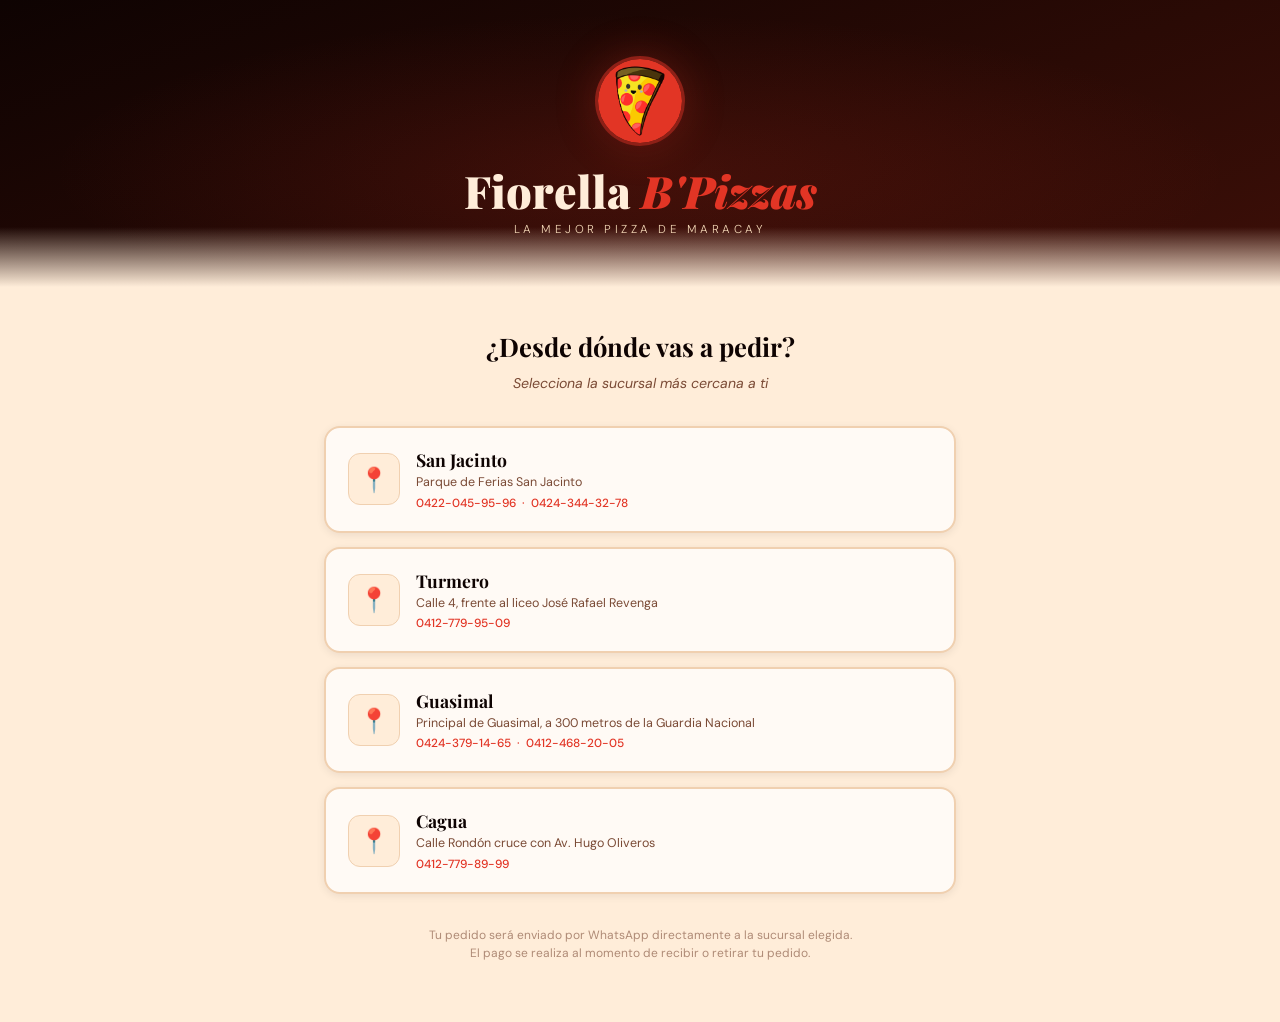
==== index.html @ 950d7cd4 "fix: cambio de sloga" ====
<!DOCTYPE html>
<html lang="es">
<head>
  <meta charset="UTF-8">
  <meta name="viewport" content="width=device-width, initial-scale=1.0">
  <meta name="description" content="Fiorella B'Pizzas — Selecciona tu sucursal y haz tu pedido">
  <meta name="theme-color" content="#0e0302">
  <link rel="icon" type="image/png" href="favicon.png">
  <title>Fiorella B'Pizzas — Elige tu Sucursal</title>
  <link rel="stylesheet" href="css/base.css">
  <link rel="stylesheet" href="css/branch.css">
</head>
<body>

<div class="branch-page">

  <!-- HERO -->
  <div class="branch-hero">
    <div class="brand-logo" aria-hidden="true">
      <img src="images/logo.png" alt="Logo Fiorella B'Pizzas">
    </div>
    <h1 class="brand-name fade-in">Fiorella <em>B'Pizzas</em></h1>
    <p class="brand-tagline fade-in">La mejor pizza de Maracay</p>
  </div>

  <!-- CONTENT -->
  <main class="branch-content">
    <div class="branch-prompt">
      <h2>¿Desde dónde vas a pedir?</h2>
      <p>Selecciona la sucursal más cercana a ti</p>
    </div>

    <div class="branch-list" id="branchList" role="list">
      <!-- Rendered by branch.js -->
    </div>

    <p class="branch-footer-note">
      Tu pedido será enviado por WhatsApp directamente a la sucursal elegida.<br>
      El pago se realiza al momento de recibir o retirar tu pedido.
    </p>
  </main>

</div>

<!-- DATA + LOGIC -->
<script src="js/data.js"></script>
<script src="js/branch.js"></script>
</body>
</html>
---- css/base.css ----
/* ═══════════════════════════════════════════
   BASE — Variables, Reset, Tipografía
   ═══════════════════════════════════════════ */

@import url('https://fonts.googleapis.com/css2?family=Playfair+Display:ital,wght@0,400;0,700;0,900;1,400;1,700&family=DM+Sans:wght@300;400;500;700&display=swap');

:root {
  /* Brand Colors */
  --red:          #e23525;
  --red-dark:     #b81f12;
  --red-light:    #f04535;
  --black:        #0e0302;
  --cream:        #ffedd9;
  --cream-dark:   #f5d9b8;
  --cream-mid:    #fae0c4;
  --white:        #fffaf5;
  --border:       #f0d0b0;
  --text:         #1a0a07;
  --muted:        #7a4a35;

  /* Utility */
  --whatsapp:       #25d366;
  --whatsapp-dark:  #1eb254;
  --green-cart:     #8dba5a;
  --green-bg:       #f5fbee;

  /* Shadows */
  --shadow-sm:  0 2px 8px  rgba(14,3,2,0.08);
  --shadow-md:  0 4px 20px rgba(14,3,2,0.13);
  --shadow-lg:  0 8px 40px rgba(14,3,2,0.18);

  /* Radius */
  --radius-sm:  8px;
  --radius-md:  12px;
  --radius-lg:  16px;
  --radius-xl:  24px;

  /* Fonts */
  --font-display: 'Playfair Display', Georgia, serif;
  --font-body:    'DM Sans', system-ui, sans-serif;
}

/* ── RESET ── */
*, *::before, *::after { margin: 0; padding: 0; box-sizing: border-box; }
html { scroll-behavior: smooth; -webkit-text-size-adjust: 100%; }

body {
  font-family: var(--font-body);
  background: var(--cream);
  color: var(--text);
  min-height: 100vh;
  line-height: 1.5;
  -webkit-font-smoothing: antialiased;
}

img { display: block; max-width: 100%; }
button { cursor: pointer; font-family: var(--font-body); }
a { color: inherit; text-decoration: none; }
input, textarea, select { font-family: var(--font-body); }

/* ── UTILITY ── */
.visually-hidden {
  position: absolute; width: 1px; height: 1px;
  padding: 0; margin: -1px; overflow: hidden;
  clip: rect(0,0,0,0); white-space: nowrap; border: 0;
}

/* ── ANIMATIONS ── */
@keyframes fadeIn    { from { opacity: 0; transform: translateY(8px); } to { opacity: 1; transform: none; } }
@keyframes slideUp   { from { opacity: 0; transform: translateY(24px); } to { opacity: 1; transform: none; } }
@keyframes pop       { 0%,100% { transform: scale(1); } 50% { transform: scale(1.4); } }
@keyframes overlayIn { from { opacity: 0; } to { opacity: 1; } }
@keyframes panelIn   { from { transform: translateX(100%); } to { transform: translateX(0); } }
@keyframes modalIn   { from { opacity: 0; transform: scale(.95) translateY(10px); } to { opacity: 1; transform: none; } }
@keyframes spin      { to { transform: rotate(360deg); } }

.fade-in  { animation: fadeIn  0.4s ease both; }
.slide-up { animation: slideUp 0.5s ease both; }
.pop      { animation: pop     0.28s ease; }
---- css/branch.css ----
/* ═══════════════════════════════════════════
   BRANCH — Pantalla de selección de sucursal
   ═══════════════════════════════════════════ */

/* ── LAYOUT ── */
.branch-page {
  min-height: 100vh;
  display: flex;
  flex-direction: column;
}

/* ── HERO HEADER ── */
.branch-hero {
  background: linear-gradient(160deg, var(--black) 0%, #2a0a05 60%, #3d0f08 100%);
  padding: 56px 24px 48px;
  text-align: center;
  position: relative;
  overflow: hidden;
  flex-shrink: 0;
}

.branch-hero::before {
  content: '';
  position: absolute;
  inset: 0;
  background: radial-gradient(ellipse at 50% 60%, rgba(226,53,37,0.15) 0%, transparent 65%);
  pointer-events: none;
}

.branch-hero::after {
  content: '';
  position: absolute;
  bottom: 0; left: 0; right: 0;
  height: 60px;
  background: linear-gradient(to bottom, transparent, var(--cream));
}

.brand-logo {
  margin: 0 auto 20px;
  width: 90px;
  height: 90px;
  border-radius: 50%;
  overflow: hidden;
  border: 3px solid rgba(226,53,37,0.6);
  box-shadow: 0 0 40px rgba(226,53,37,0.25);
  background: var(--black);
  display: flex;
  align-items: center;
  justify-content: center;
  position: relative;
  z-index: 1;
}

.brand-logo img {
  width: 100%;
  height: 100%;
  object-fit: cover;
}

.brand-logo-fallback {
  font-size: 2.8rem;
  line-height: 1;
}

.brand-name {
  font-family: var(--font-display);
  font-size: clamp(2rem, 5vw, 2.8rem);
  font-weight: 900;
  color: var(--cream);
  line-height: 1.1;
  position: relative;
  z-index: 1;
}

.brand-name em {
  color: var(--red);
  font-style: italic;
}

.brand-tagline {
  font-size: 0.72rem;
  letter-spacing: 3.5px;
  color: var(--cream-dark);
  text-transform: uppercase;
  margin-top: 6px;
  font-weight: 300;
  opacity: 0.65;
  position: relative;
  z-index: 1;
}

/* ── CONTENT ── */
.branch-content {
  flex: 1;
  padding: 40px 24px 60px;
  max-width: 680px;
  margin: 0 auto;
  width: 100%;
}

.branch-prompt {
  text-align: center;
  margin-bottom: 32px;
}

.branch-prompt h2 {
  font-family: var(--font-display);
  font-size: clamp(1.3rem, 3vw, 1.6rem);
  font-weight: 700;
  color: var(--black);
  margin-bottom: 8px;
}

.branch-prompt p {
  font-size: 0.88rem;
  color: var(--muted);
  font-style: italic;
}

/* ── BRANCH CARDS ── */
.branch-list {
  display: flex;
  flex-direction: column;
  gap: 14px;
}

.branch-card {
  background: var(--white);
  border: 2px solid var(--border);
  border-radius: var(--radius-lg);
  padding: 20px 22px;
  display: flex;
  align-items: center;
  gap: 16px;
  cursor: pointer;
  transition: all 0.22s ease;
  text-align: left;
  width: 100%;
  box-shadow: var(--shadow-sm);
  position: relative;
  overflow: hidden;
}

.branch-card::before {
  content: '';
  position: absolute;
  left: 0; top: 0; bottom: 0;
  width: 4px;
  background: var(--red);
  transform: scaleY(0);
  transition: transform 0.22s ease;
  border-radius: 0 2px 2px 0;
}

.branch-card:hover {
  border-color: var(--red);
  box-shadow: var(--shadow-md);
  transform: translateX(4px);
}

.branch-card:hover::before {
  transform: scaleY(1);
}

.branch-card:active {
  transform: translateX(2px) scale(0.99);
}

.branch-icon {
  width: 52px;
  height: 52px;
  border-radius: var(--radius-md);
  background: var(--cream);
  border: 1.5px solid var(--border);
  display: flex;
  align-items: center;
  justify-content: center;
  font-size: 1.5rem;
  flex-shrink: 0;
  transition: background 0.22s;
}

.branch-card:hover .branch-icon {
  background: rgba(226,53,37,0.08);
  border-color: rgba(226,53,37,0.3);
}

.branch-info {
  flex: 1;
}

.branch-name {
  font-family: var(--font-display);
  font-size: 1.1rem;
  font-weight: 700;
  color: var(--black);
  margin-bottom: 3px;
}

.branch-addr {
  font-size: 0.78rem;
  color: var(--muted);
  line-height: 1.4;
}

.branch-phones {
  font-size: 0.74rem;
  color: var(--red);
  font-weight: 500;
  margin-top: 3px;
}

.branch-arrow {
  color: var(--red);
  opacity: 0;
  font-size: 1.2rem;
  transition: opacity 0.2s, transform 0.2s;
  flex-shrink: 0;
}

.branch-card:hover .branch-arrow {
  opacity: 1;
  transform: translateX(3px);
}

/* ── FOOTER NOTE ── */
.branch-footer-note {
  text-align: center;
  margin-top: 32px;
  font-size: 0.75rem;
  color: var(--muted);
  opacity: 0.6;
  line-height: 1.5;
}

/* ── RESPONSIVE ── */
@media (max-width: 480px) {
  .branch-hero { padding: 40px 20px 36px; }
  .branch-content { padding: 30px 16px 48px; }
  .branch-card { padding: 16px 18px; }
  .branch-icon { width: 44px; height: 44px; font-size: 1.3rem; }
}
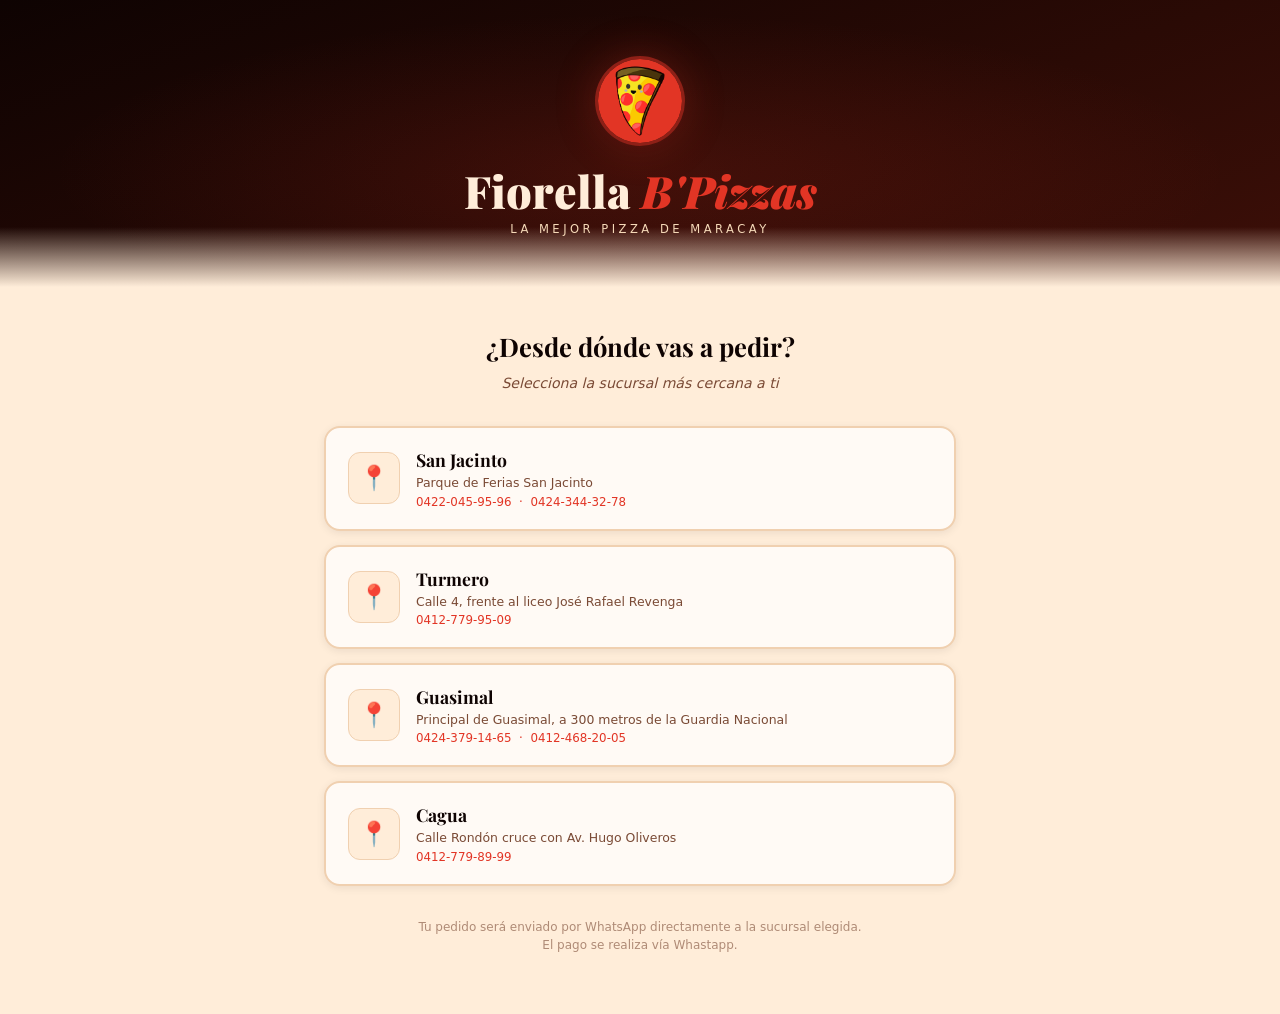
==== commit 29fc62c8: "Changed: información del pago" ====
--- a/index.html
+++ b/index.html
@@ -36,7 +36,7 @@
 
     <p class="branch-footer-note">
       Tu pedido será enviado por WhatsApp directamente a la sucursal elegida.<br>
-      El pago se realiza al momento de recibir o retirar tu pedido.
+      El pago se realiza vía Whastapp.
     </p>
   </main>
 
--- a/css/base.css
+++ b/css/base.css
@@ -2,7 +2,7 @@
    BASE — Variables, Reset, Tipografía
    ═══════════════════════════════════════════ */
 
-@import url('https://fonts.googleapis.com/css2?family=Playfair+Display:ital,wght@0,400;0,700;0,900;1,400;1,700&family=DM+Sans:wght@300;400;500;700&display=swap');
+@import url('https://fonts.googleapis.com/css2?family=Playfair+Display:ital,wght@0,400;0,700;0,900;1,400;1,700&family=Oswald:wght@300;400;500;700&display=swap');
 
 :root {
   /* Brand Colors */
@@ -37,6 +37,7 @@
 
   /* Fonts */
   --font-display: 'Playfair Display', Georgia, serif;
+  --font-price: 'Oswald', sans-serif;
   --font-body:    'DM Sans', system-ui, sans-serif;
 }
 
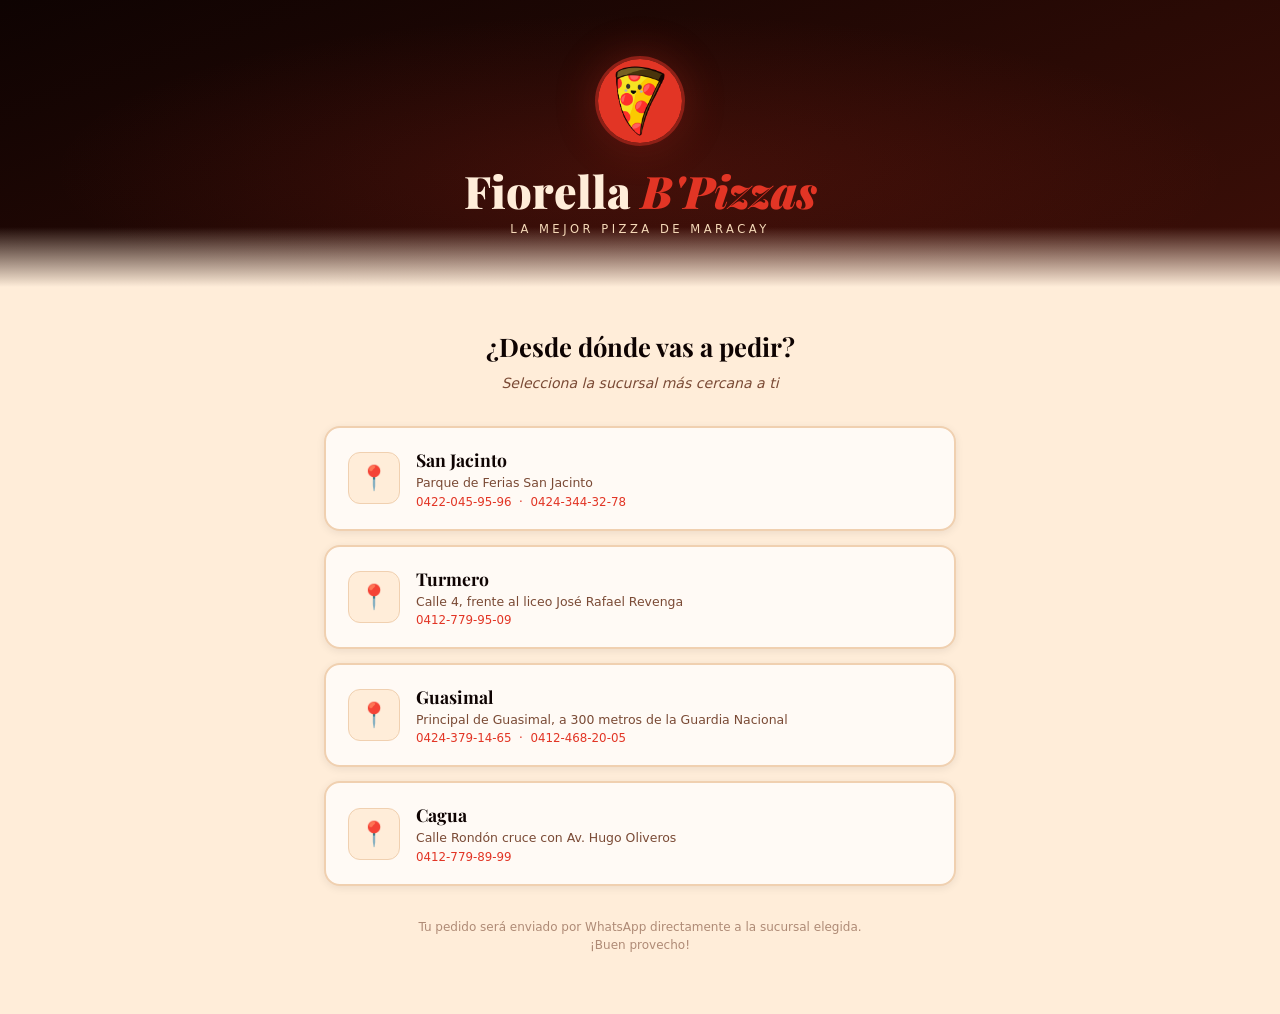
==== commit 7892efc6: "Changed: subtexto" ====
--- a/index.html
+++ b/index.html
@@ -36,7 +36,7 @@
 
     <p class="branch-footer-note">
       Tu pedido será enviado por WhatsApp directamente a la sucursal elegida.<br>
-      El pago se realiza vía Whastapp.
+      ¡Buen provecho!
     </p>
   </main>
 
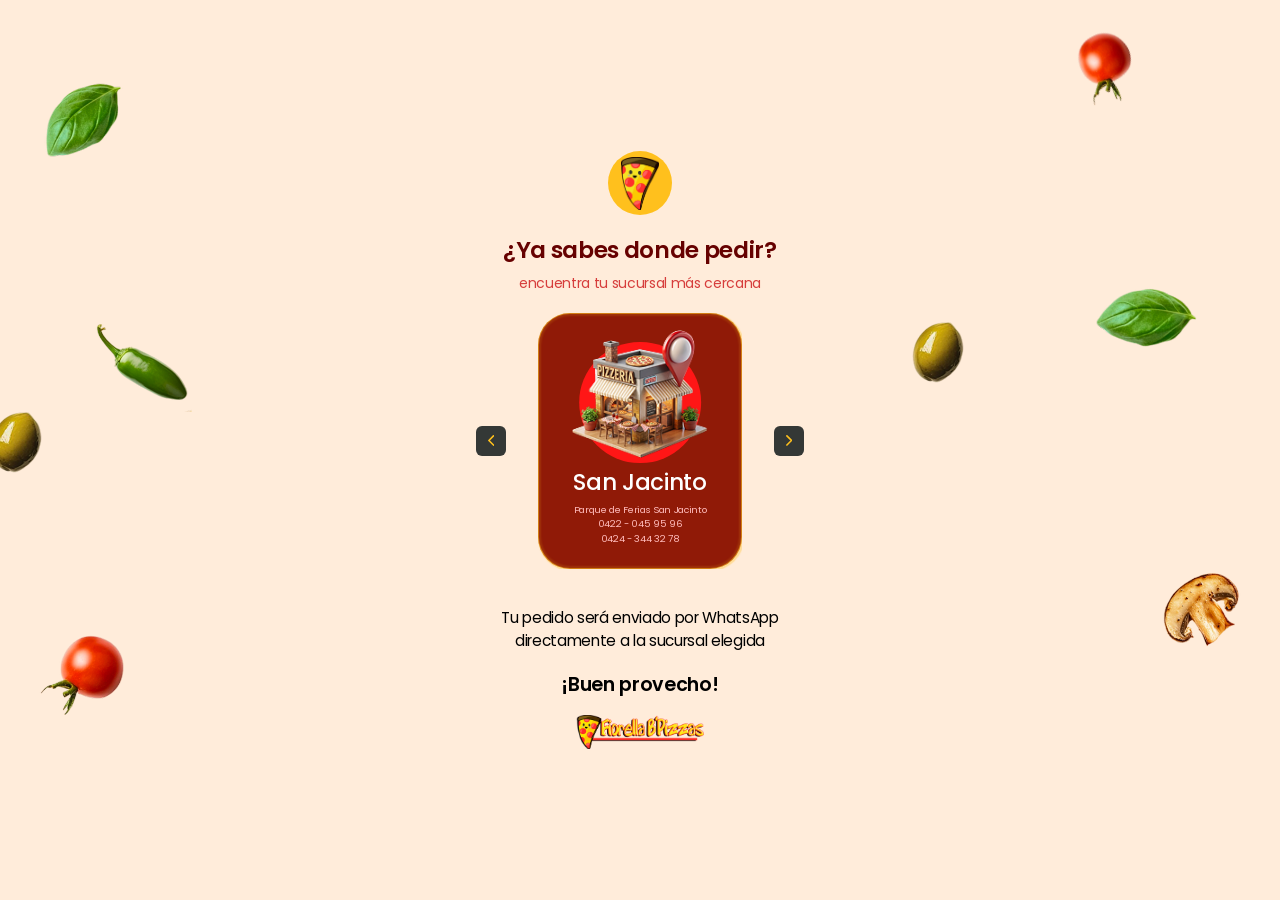
==== commit 2659dfd1: "rediseño completo + responsive + mapa delivery" ====
--- a/index.html
+++ b/index.html
@@ -3,47 +3,344 @@
 <head>
   <meta charset="UTF-8">
   <meta name="viewport" content="width=device-width, initial-scale=1.0">
-  <meta name="description" content="Fiorella B'Pizzas — Selecciona tu sucursal y haz tu pedido">
-  <meta name="theme-color" content="#0e0302">
-  <link rel="icon" type="image/png" href="favicon.png">
-  <title>Fiorella B'Pizzas — Elige tu Sucursal</title>
-  <link rel="stylesheet" href="css/base.css">
-  <link rel="stylesheet" href="css/branch.css">
+  <title>Fiorella B'Pizzas</title>
+  <link rel="icon" href="images/isotipo.png">
+  <link href="https://fonts.googleapis.com/css2?family=Poppins:wght@400;500;600&display=swap" rel="stylesheet">
+  <style>
+    *, *::before, *::after { box-sizing: border-box; margin: 0; padding: 0; }
+
+    html, body {
+      width: 100%;
+      min-height: 100vh;
+      background: #FFECDA;
+      font-family: 'Poppins', sans-serif;
+      letter-spacing: -0.333px;
+      overflow-x: hidden;
+    }
+
+    /* ══════════════════════════════
+       VEGETALES DE FONDO
+    ══════════════════════════════ */
+    .veg {
+      position: fixed;
+      pointer-events: none;
+      object-fit: contain;
+      z-index: 0;
+    }
+    .veg-basil1  { width: clamp(50px, 7vw, 110px);  left: 3%;  top: 8%;  }
+    .veg-olive1  { width: clamp(50px, 7vw, 120px);  left: -2%; top: 43%; }
+    .veg-tomato1 { width: clamp(50px, 7vw, 120px);  left: 3%;  top: 70%; }
+    .veg-pepper  { width: clamp(55px, 8vw, 140px);  left: 7%;  top: 35%; }
+    .veg-mushroom{ width: clamp(55px, 8vw, 130px);  right: 2%; top: 62%; }
+    .veg-tomato2 { width: clamp(50px, 7vw, 110px);  right: 10%;top: 2%;  transform: rotate(154deg); }
+    .veg-olive2  { width: clamp(50px, 7vw, 110px);  right: 23%;top: 33%; }
+    .veg-basil2  { width: clamp(50px, 7vw, 120px);  right: 7%; top: 30%; transform: rotate(41deg); }
+
+    /* ══════════════════════════════
+       CONTENEDOR PRINCIPAL
+       Escala todo el contenido con clamp
+    ══════════════════════════════ */
+    .page {
+      position: relative;
+      z-index: 1;
+      min-height: 100vh;
+      display: flex;
+      flex-direction: column;
+      align-items: center;
+      justify-content: center;
+      padding: clamp(20px, 4vh, 40px) 20px;
+      gap: 0;
+    }
+
+    /* ══════════════════════════════
+       ISOTIPO
+    ══════════════════════════════ */
+    .isotipo-wrap {
+      width: clamp(48px, 5vw, 70px);
+      height: clamp(48px, 5vw, 70px);
+      background: #FFC01D;
+      border-radius: 50%;
+      display: flex;
+      align-items: center;
+      justify-content: center;
+      overflow: hidden;
+      margin-bottom: clamp(12px, 2vh, 19px);
+      flex-shrink: 0;
+    }
+    .isotipo-wrap img {
+      width: 83%;
+      height: 83%;
+      object-fit: contain;
+    }
+
+    /* ══════════════════════════════
+       TEXTOS
+    ══════════════════════════════ */
+    .titulo {
+      font-size: clamp(16px, 1.8vw, 24px);
+      font-weight: 600;
+      color: #660100;
+      text-align: center;
+      line-height: 1.5;
+      margin-bottom: clamp(3px, 0.6vh, 5px);
+    }
+
+    .subtitulo {
+      font-size: clamp(10px, 1.1vw, 14px);
+      font-weight: 400;
+      color: #D63D3B;
+      text-align: center;
+      line-height: 1.5;
+      margin-bottom: clamp(12px, 2.5vh, 19px);
+    }
+
+    /* ══════════════════════════════
+       ZONA CARRUSEL
+    ══════════════════════════════ */
+    .carousel-zone {
+      display: flex;
+      align-items: center;
+      gap: clamp(14px, 2.5vw, 35px);
+      margin-bottom: clamp(20px, 4.5vh, 37px);
+    }
+
+    .arrow-btn {
+      width: clamp(22px, 2.3vw, 32px);
+      height: clamp(22px, 2.3vw, 32px);
+      min-width: clamp(22px, 2.3vw, 32px);
+      background: #343836;
+      border-radius: 6px;
+      border: none;
+      cursor: pointer;
+      display: flex;
+      align-items: center;
+      justify-content: center;
+      flex-shrink: 0;
+      transition: background 0.15s, transform 0.1s;
+    }
+    .arrow-btn:hover  { background: #4a4f4d; }
+    .arrow-btn:active { transform: scale(0.94); }
+    .arrow-btn svg {
+      width: clamp(5px, 0.5vw, 7px);
+      height: auto;
+    }
+
+    .carousel-viewport {
+      width: clamp(150px, 16vw, 225px);
+      height: clamp(186px, 20vw, 279px);
+      overflow: hidden;
+      flex-shrink: 0;
+    }
+
+    .carousel-track {
+      display: flex;
+      height: 100%;
+      transition: transform 0.4s cubic-bezier(0.4, 0, 0.2, 1);
+    }
+
+    /* ══════════════════════════════
+       CARD SUCURSAL
+    ══════════════════════════════ */
+    .branch-card {
+      /* el ancho coincide exactamente con el viewport */
+      min-width: clamp(150px, 16vw, 225px);
+      height: clamp(186px, 20vw, 279px);
+      position: relative;
+      cursor: pointer;
+      flex-shrink: 0;
+    }
+
+    .branch-rect {
+  position: absolute;
+  inset: 0;
+  background: #901A07;
+  border-radius: 32px;
+  border: 1px solid rgba(255, 192, 29, 0.6);
+  box-shadow:
+    1px 1px 1px 1px rgba(255, 192, 29, 0.35),
+    inset 0 0 2px 2px rgba(255, 192, 29, 0.15);
+}
+
+    /* Ícono — proporción: left≈15%, top≈2.9%, width≈70% */
+    .branch-icon {
+      position: absolute;
+      left: 15%;
+      top: 2.9%;
+      width: 70%;
+      height: 57%; /* cubre hasta aprox y=166/279 */
+      object-fit: contain;
+      z-index: 1;
+    }
+
+    /* Nombre — proporción top≈59.5% */
+    .branch-name {
+      position: absolute;
+      left: 0;
+      right: 0;
+      top: 59.5%;
+      font-size: clamp(14px, 1.8vw, 26px);
+      font-weight: 500;
+      color: #FFFFFF;
+      text-align: center;
+      line-height: 1.5;
+      white-space: nowrap;
+      padding: 0 8px;
+    }
+
+    /* Info — proporción top≈74.5% */
+    .branch-info {
+      position: absolute;
+      left: 13%;
+      right: 13%;
+      top: 74.5%;
+      font-size: clamp(6px, 0.75vw, 10px);
+      font-weight: 400;
+      color: #FFBCBC;
+      text-align: center;
+      line-height: 1.5;
+    }
+
+     .branch-circle {
+  position: absolute;
+  left: 50%;
+  transform: translateX(-50%);
+  top: 11%;
+  width: 60%;
+  aspect-ratio: 1 / 1;
+  background: #FF1616;
+  border-radius: 50%;
+  z-index: 0;
+}
+
+    /* ══════════════════════════════
+       FOOTER
+    ══════════════════════════════ */
+    .footer-msg {
+      font-size: clamp(11px, 1.2vw, 16px);
+      font-weight: 400;
+      color: #000000;
+      text-align: center;
+      line-height: 1.5;
+      max-width: clamp(220px, 24vw, 331px);
+      margin-bottom: clamp(10px, 2vh, 18px);
+    }
+
+    .buen-provecho {
+      font-size: clamp(13px, 1.5vw, 20px);
+      font-weight: 600;
+      color: #000000;
+      text-align: center;
+      margin-bottom: clamp(10px, 2vh, 16px);
+    }
+
+    .logo-fiorella {
+      width: clamp(90px, 10vw, 142px);
+      height: auto;
+      object-fit: contain;
+    }
+
+  </style>
 </head>
 <body>
 
-<div class="branch-page">
-
-  <!-- HERO -->
-  <div class="branch-hero">
-    <div class="brand-logo" aria-hidden="true">
-      <img src="images/logo.png" alt="Logo Fiorella B'Pizzas">
+  <!-- VEGETALES DE FONDO -->
+  <img class="veg veg-basil1"   src="images/basil1.png"   alt="">
+  <img class="veg veg-olive1"   src="images/olive1.png"   alt="">
+  <img class="veg veg-tomato1"  src="images/tomato1.png"  alt="">
+  <img class="veg veg-pepper"   src="images/pepper.png"   alt="">
+  <img class="veg veg-mushroom" src="images/mushroom.png" alt="">
+  <img class="veg veg-tomato2"  src="images/tomato2.png"  alt="">
+  <img class="veg veg-olive2"   src="images/olive2.png"   alt="">
+  <img class="veg veg-basil2"   src="images/basil2.png"   alt="">
+
+  <!-- CONTENIDO -->
+  <div class="page">
+
+    <div class="isotipo-wrap">
+      <img src="images/isotipo.png" alt="Fiorella B'Pizzas">
     </div>
-    <h1 class="brand-name fade-in">Fiorella <em>B'Pizzas</em></h1>
-    <p class="brand-tagline fade-in">La mejor pizza de Maracay</p>
+
+    <p class="titulo">¿Ya sabes donde pedir?</p>
+    <p class="subtitulo">encuentra tu sucursal más cercana</p>
+
+    <div class="carousel-zone">
+      <button class="arrow-btn" onclick="prevBranch()" aria-label="Anterior">
+        <svg viewBox="0 0 7 12" fill="none" xmlns="http://www.w3.org/2000/svg">
+          <path d="M6 1L1 6L6 11" stroke="#FFC01D" stroke-width="1.8"
+                stroke-linecap="round" stroke-linejoin="round"/>
+        </svg>
+      </button>
+
+      <div class="carousel-viewport">
+        <div class="carousel-track" id="carouselTrack"></div>
+      </div>
+
+      <button class="arrow-btn" onclick="nextBranch()" aria-label="Siguiente">
+        <svg viewBox="0 0 7 12" fill="none" xmlns="http://www.w3.org/2000/svg">
+          <path d="M1 1L6 6L1 11" stroke="#FFC01D" stroke-width="1.8"
+                stroke-linecap="round" stroke-linejoin="round"/>
+        </svg>
+      </button>
+    </div>
+
+    <p class="footer-msg">Tu pedido será enviado por WhatsApp directamente a la sucursal elegida</p>
+    <p class="buen-provecho">¡Buen provecho!</p>
+    <img class="logo-fiorella" src="images/logo-text.png" alt="Fiorella B'Pizzas">
+
   </div>
 
-  <!-- CONTENT -->
-  <main class="branch-content">
-    <div class="branch-prompt">
-      <h2>¿Desde dónde vas a pedir?</h2>
-      <p>Selecciona la sucursal más cercana a ti</p>
-    </div>
-
-    <div class="branch-list" id="branchList" role="list">
-      <!-- Rendered by branch.js -->
-    </div>
-
-    <p class="branch-footer-note">
-      Tu pedido será enviado por WhatsApp directamente a la sucursal elegida.<br>
-      ¡Buen provecho!
-    </p>
-  </main>
-
-</div>
-
-<!-- DATA + LOGIC -->
-<script src="js/data.js"></script>
-<script src="js/branch.js"></script>
+  <script src="js/data.js"></script>
+  <script>
+    var currentIdx = 0;
+
+    function cardWidth() {
+      return document.querySelector('.carousel-viewport').offsetWidth;
+    }
+
+    function renderCards() {
+      var track = document.getElementById('carouselTrack');
+      var html  = '';
+      for (var i = 0; i < BRANCHES.length; i++) {
+        var b      = BRANCHES[i];
+        var phones = b.phones.map(function(p) {
+          var n = '0' + p.substring(2);
+          return n.replace(/^(\d{4})(\d{3})(\d{2})(\d{2})$/, '$1 - $2 $3 $4');
+        }).join('<br>');
+
+        html += '<div class="branch-card" onclick="selectBranch(\'' + b.id + '\')">'
+      +   '<div class="branch-rect">'
+      +     '<div class="branch-circle"></div>'
+      +     '<img class="branch-icon" src="images/pizzeria.png" alt="">'
+      +     '<div class="branch-name">' + b.name + '</div>'
+      +     '<div class="branch-info">' + b.addr + '<br>' + phones + '</div>'
+      +   '</div>'
+      + '</div>';
+      }
+      track.innerHTML = html;
+    }
+
+    function updateCarousel() {
+      document.getElementById('carouselTrack').style.transform =
+        'translateX(-' + (currentIdx * cardWidth()) + 'px)';
+    }
+
+    function prevBranch() {
+      currentIdx = (currentIdx - 1 + BRANCHES.length) % BRANCHES.length;
+      updateCarousel();
+    }
+
+    function nextBranch() {
+      currentIdx = (currentIdx + 1) % BRANCHES.length;
+      updateCarousel();
+    }
+
+    function selectBranch(id) {
+      sessionStorage.setItem('selectedBranch', id);
+      window.location.href = 'menu.html';
+    }
+
+    document.addEventListener('DOMContentLoaded', renderCards);
+    window.addEventListener('resize', updateCarousel);
+  </script>
 </body>
-</html>+</html>
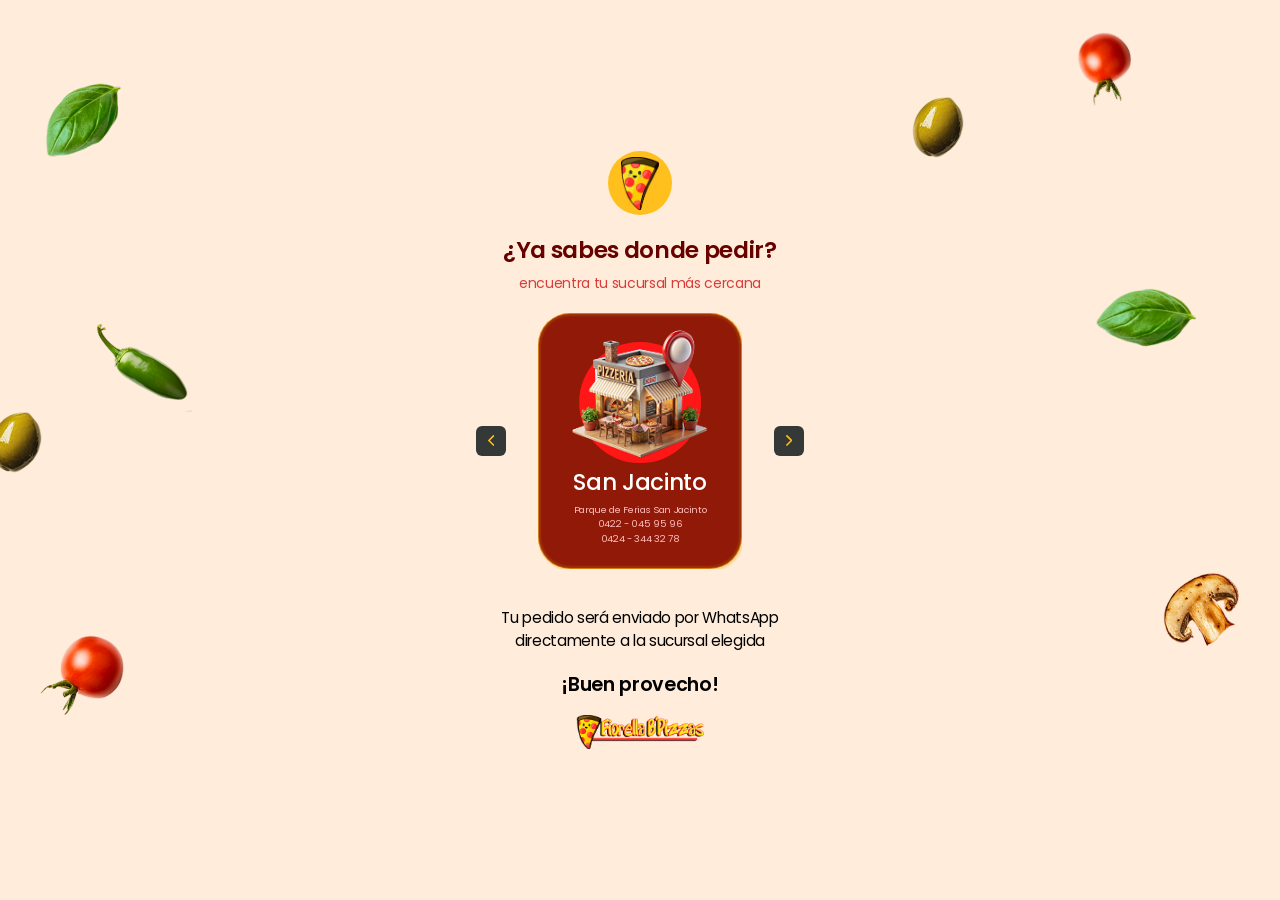
==== commit 27918e76: "Add: Actualización 2.0" ====
--- a/index.html
+++ b/index.html
@@ -33,7 +33,7 @@
     .veg-pepper  { width: clamp(55px, 8vw, 140px);  left: 7%;  top: 35%; }
     .veg-mushroom{ width: clamp(55px, 8vw, 130px);  right: 2%; top: 62%; }
     .veg-tomato2 { width: clamp(50px, 7vw, 110px);  right: 10%;top: 2%;  transform: rotate(154deg); }
-    .veg-olive2  { width: clamp(50px, 7vw, 110px);  right: 23%;top: 33%; }
+    .veg-olive2  { width: clamp(50px, 7vw, 110px);  right: 23%;top: 8%; }
     .veg-basil2  { width: clamp(50px, 7vw, 120px);  right: 7%; top: 30%; transform: rotate(41deg); }
 
     /* ══════════════════════════════
@@ -239,6 +239,35 @@
       object-fit: contain;
     }
 
+    @media (max-width: 600px) {
+  .page {
+    padding: 16px;
+    gap: 0;
+    justify-content: center;
+  }
+  .isotipo-wrap {
+    width: 48px;
+    height: 48px;
+    margin-bottom: 8px;
+  }
+  .titulo { font-size: 16px; margin-bottom: 2px; }
+  .subtitulo { font-size: 11px; margin-bottom: 10px; }
+  .carousel-zone { gap: 10px; margin-bottom: 14px; }
+  .carousel-viewport {
+    width: 180px;
+    height: 220px;
+  }
+  .branch-card { min-width: 180px; height: 220px; }
+  .branch-name { font-size: 18px; }
+  .branch-info { font-size: 7px; }
+  .arrow-btn { width: 26px; height: 26px; }
+  .footer-msg { font-size: 11px; margin-bottom: 8px; }
+  .buen-provecho { font-size: 14px; margin-bottom: 8px; }
+  .logo-fiorella { width: 90px; }
+  .veg { opacity: 0.4; }
+  .veg-pepper, .veg-olive2, .veg-olive1 { display: none; }
+}
+
   </style>
 </head>
 <body>
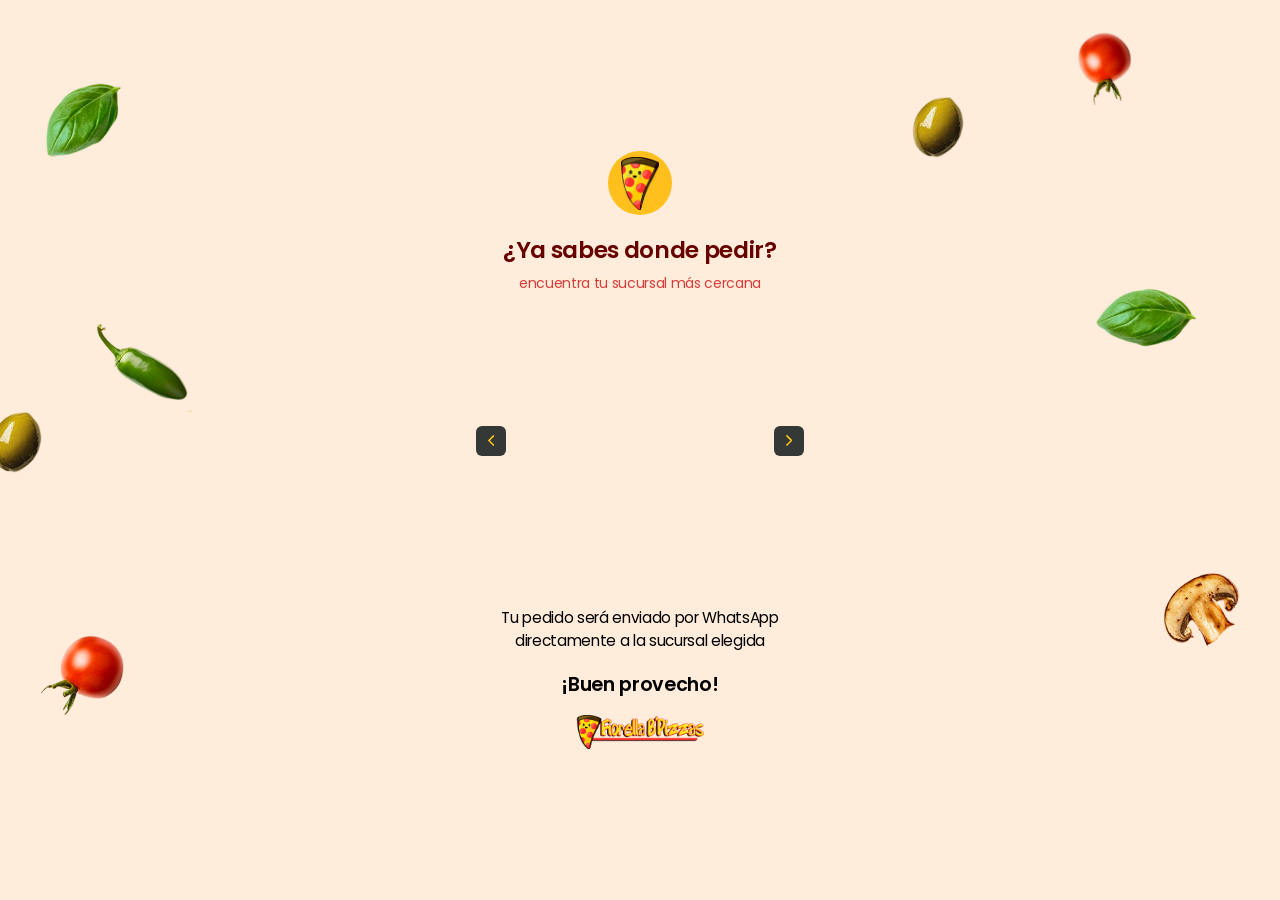
==== commit b7f32fcd: "feat: panel admin CMS + Supabase integración" ====
--- a/index.html
+++ b/index.html
@@ -240,32 +240,19 @@
     }
 
     @media (max-width: 600px) {
-  .page {
-    padding: 16px;
-    gap: 0;
-    justify-content: center;
-  }
-  .isotipo-wrap {
-    width: 48px;
-    height: 48px;
-    margin-bottom: 8px;
-  }
-  .titulo { font-size: 16px; margin-bottom: 2px; }
-  .subtitulo { font-size: 11px; margin-bottom: 10px; }
-  .carousel-zone { gap: 10px; margin-bottom: 14px; }
-  .carousel-viewport {
-    width: 180px;
-    height: 220px;
-  }
-  .branch-card { min-width: 180px; height: 220px; }
-  .branch-name { font-size: 18px; }
-  .branch-info { font-size: 7px; }
-  .arrow-btn { width: 26px; height: 26px; }
-  .footer-msg { font-size: 11px; margin-bottom: 8px; }
-  .buen-provecho { font-size: 14px; margin-bottom: 8px; }
-  .logo-fiorella { width: 90px; }
-  .veg { opacity: 0.4; }
-  .veg-pepper, .veg-olive2, .veg-olive1 { display: none; }
+  .page { padding: 20px 16px; }
+  .isotipo-wrap { width: 62px; height: 62px; margin-bottom: 10px; }
+  .titulo { font-size: 20px; margin-bottom: 4px; }
+  .subtitulo { font-size: 13px; margin-bottom: 14px; }
+  .carousel-zone { gap: 12px; margin-bottom: 16px; }
+  .carousel-viewport { width: 220px; height: 270px; }
+  .branch-card { min-width: 220px; height: 270px; }
+  .branch-name { font-size: 22px; }
+  .branch-info { font-size: 9px; }
+  .arrow-btn { width: 28px; height: 28px; }
+  .footer-msg { font-size: 13px; margin-bottom: 10px; }
+  .buen-provecho { font-size: 16px; margin-bottom: 10px; }
+  .logo-fiorella { width: 110px; }
 }
 
   </style>
@@ -318,58 +305,68 @@
 
   </div>
 
-  <script src="js/data.js"></script>
-  <script>
-    var currentIdx = 0;
-
-    function cardWidth() {
-      return document.querySelector('.carousel-viewport').offsetWidth;
-    }
-
-    function renderCards() {
-      var track = document.getElementById('carouselTrack');
-      var html  = '';
-      for (var i = 0; i < BRANCHES.length; i++) {
-        var b      = BRANCHES[i];
-        var phones = b.phones.map(function(p) {
-          var n = '0' + p.substring(2);
-          return n.replace(/^(\d{4})(\d{3})(\d{2})(\d{2})$/, '$1 - $2 $3 $4');
-        }).join('<br>');
-
-        html += '<div class="branch-card" onclick="selectBranch(\'' + b.id + '\')">'
-      +   '<div class="branch-rect">'
-      +     '<div class="branch-circle"></div>'
-      +     '<img class="branch-icon" src="images/pizzeria.png" alt="">'
-      +     '<div class="branch-name">' + b.name + '</div>'
-      +     '<div class="branch-info">' + b.addr + '<br>' + phones + '</div>'
-      +   '</div>'
-      + '</div>';
-      }
-      track.innerHTML = html;
-    }
-
-    function updateCarousel() {
-      document.getElementById('carouselTrack').style.transform =
-        'translateX(-' + (currentIdx * cardWidth()) + 'px)';
-    }
-
-    function prevBranch() {
-      currentIdx = (currentIdx - 1 + BRANCHES.length) % BRANCHES.length;
-      updateCarousel();
-    }
-
-    function nextBranch() {
-      currentIdx = (currentIdx + 1) % BRANCHES.length;
-      updateCarousel();
-    }
-
-    function selectBranch(id) {
-      sessionStorage.setItem('selectedBranch', id);
-      window.location.href = 'menu.html';
-    }
-
-    document.addEventListener('DOMContentLoaded', renderCards);
-    window.addEventListener('resize', updateCarousel);
-  </script>
+  <script src="js/supabase.js"></script>
+<script>
+  var currentIdx = 0;
+  var BRANCHES   = [];
+
+  function cardWidth() {
+    return document.querySelector('.carousel-viewport').offsetWidth;
+  }
+
+  function renderCards() {
+    var track = document.getElementById('carouselTrack');
+    var html  = '';
+    for (var i = 0; i < BRANCHES.length; i++) {
+      var b      = BRANCHES[i];
+      var phones = b.phones.map(function(p) {
+        var n = '0' + p.substring(2);
+        return n.replace(/^(\d{4})(\d{3})(\d{2})(\d{2})$/, '$1 - $2 $3 $4');
+      }).join('<br>');
+
+      html += '<div class="branch-card" onclick="selectBranch(\'' + b.id + '\')">'
+            +   '<div class="branch-rect">'
+            +     '<div class="branch-circle"></div>'
+            +     '<img class="branch-icon" src="images/pizzeria.png" alt="">'
+            +     '<div class="branch-name">' + b.name + '</div>'
+            +     '<div class="branch-info">' + b.addr + '<br>' + phones + '</div>'
+            +   '</div>'
+            + '</div>';
+    }
+    track.innerHTML = html;
+    updateCarousel();
+  }
+
+  function updateCarousel() {
+    document.getElementById('carouselTrack').style.transform =
+      'translateX(-' + (currentIdx * cardWidth()) + 'px)';
+  }
+
+  function prevBranch() {
+    currentIdx = (currentIdx - 1 + BRANCHES.length) % BRANCHES.length;
+    updateCarousel();
+  }
+
+  function nextBranch() {
+    currentIdx = (currentIdx + 1) % BRANCHES.length;
+    updateCarousel();
+  }
+
+  function selectBranch(id) {
+    sessionStorage.setItem('selectedBranch', id);
+    window.location.href = 'menu.html';
+  }
+
+  document.addEventListener('DOMContentLoaded', function() {
+    loadMenuFromSupabase().then(function(data) {
+      BRANCHES = data.BRANCHES;
+      renderCards();
+    }).catch(function(err) {
+      console.error('Error cargando sucursales:', err);
+    });
+  });
+
+  window.addEventListener('resize', updateCarousel);
+</script>
 </body>
 </html>
